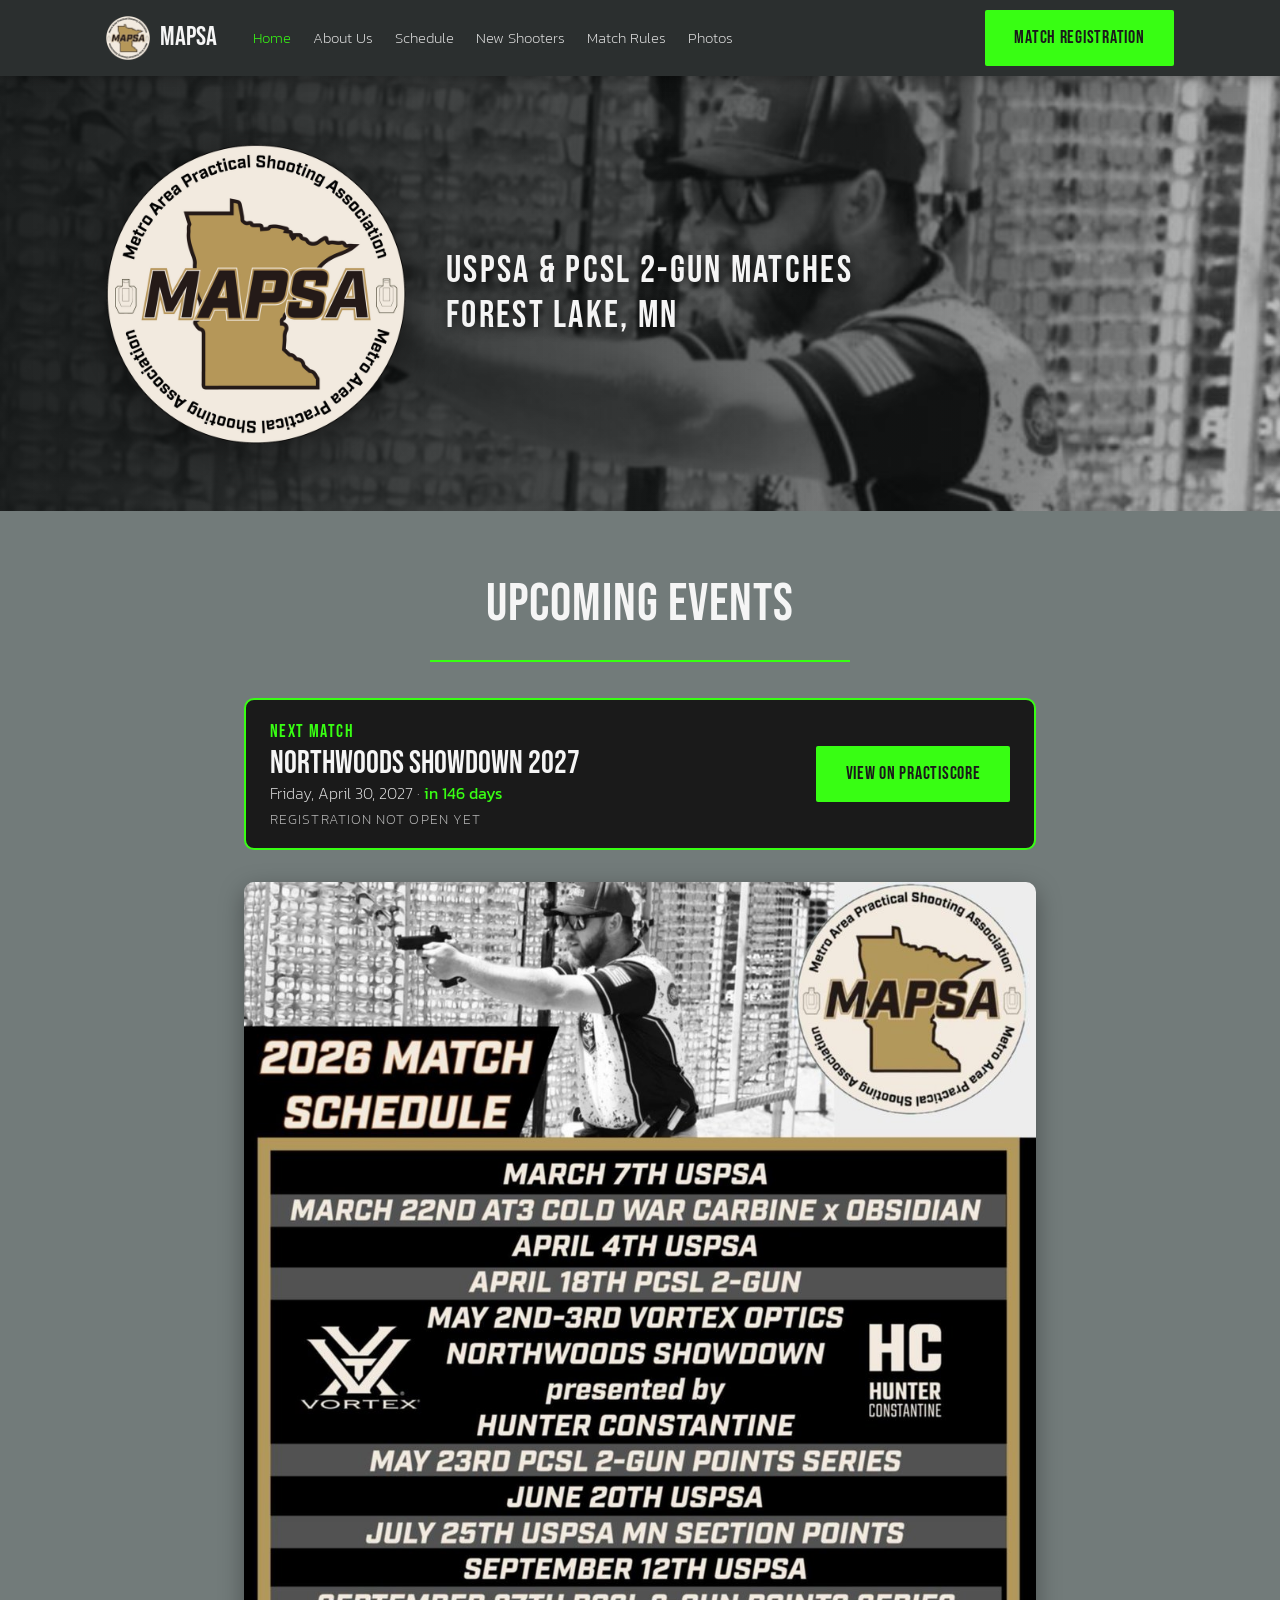
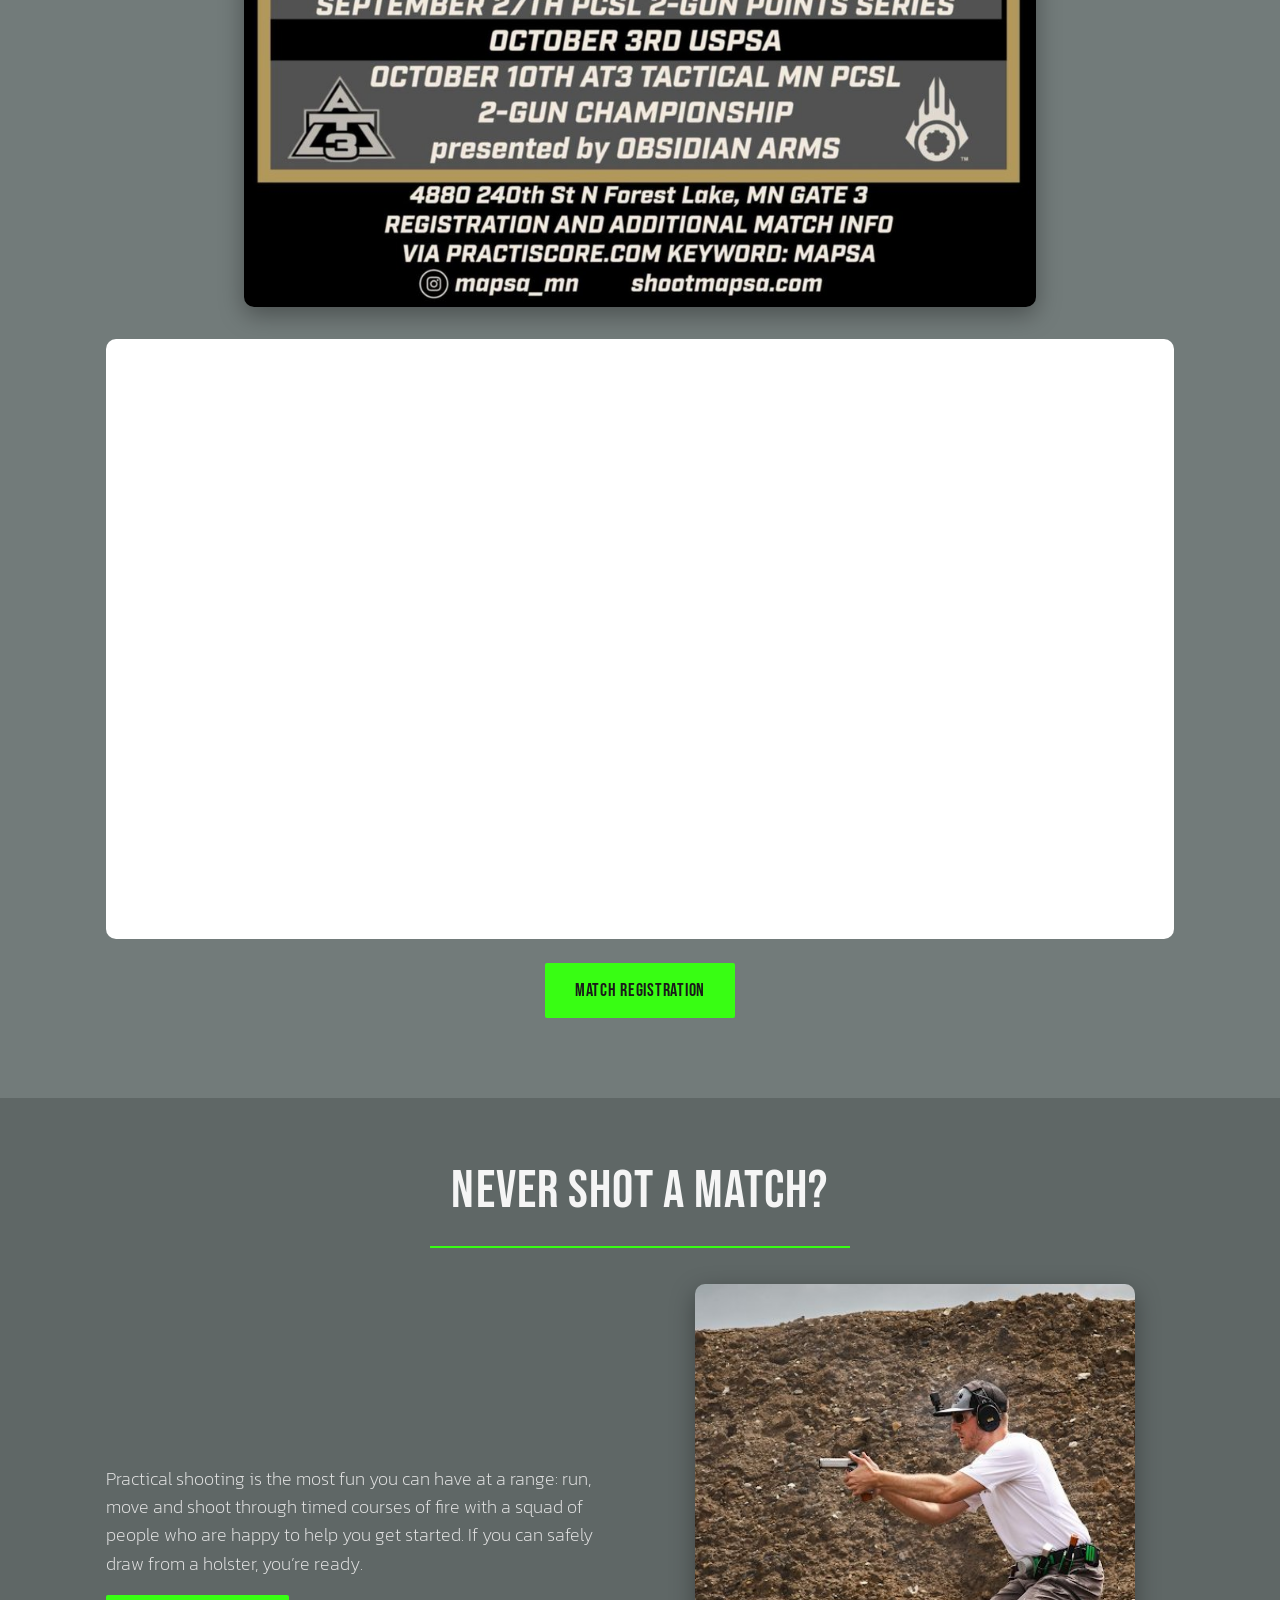
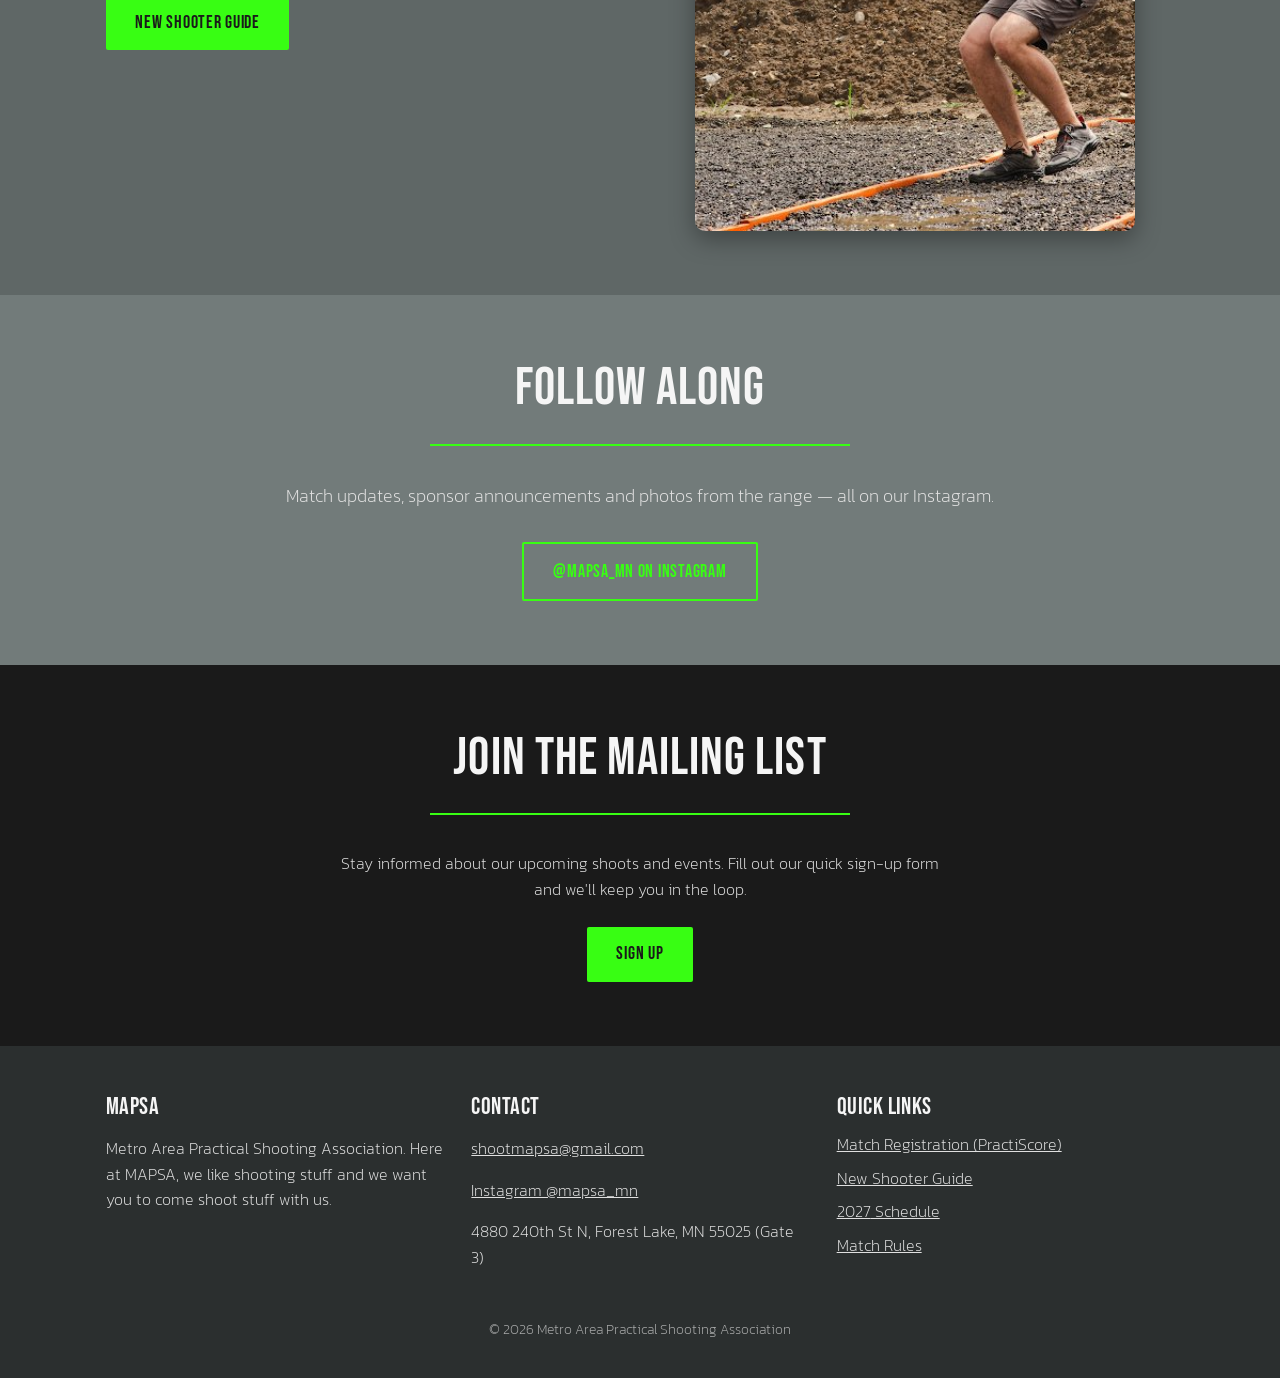
==== index.html @ 915fc480 "Schedule heading shows the year of the next match" ====
<!DOCTYPE html>
<html lang="en">
<head>
<meta charset="utf-8">
<meta name="viewport" content="width=device-width, initial-scale=1">
<title>MAPSA | USPSA & PCSL 2-Gun Matches in Forest Lake, MN</title>
<meta name="description" content="Metro Area Practical Shooting Association hosts USPSA and PCSL 2-Gun practical shooting matches in Forest Lake, MN for the Twin Cities. See the 2027 schedule and register on PractiScore.">
<link rel="canonical" href="https://shootmapsa.com/">
<meta name="theme-color" content="#2b2f2f">
<meta property="og:type" content="website">
<meta property="og:site_name" content="MAPSA">
<meta property="og:title" content="MAPSA | USPSA & PCSL 2-Gun Matches in Forest Lake, MN">
<meta property="og:description" content="Metro Area Practical Shooting Association hosts USPSA and PCSL 2-Gun practical shooting matches in Forest Lake, MN for the Twin Cities. See the 2027 schedule and register on PractiScore.">
<meta property="og:url" content="https://shootmapsa.com/">
<meta property="og:image" content="https://shootmapsa.com/images/og-image.jpg">
<meta name="twitter:card" content="summary_large_image">
<link rel="icon" href="/images/favicon.png">
<link rel="apple-touch-icon" href="/images/favicon.png">
<link rel="preconnect" href="https://fonts.googleapis.com">
<link rel="preconnect" href="https://fonts.gstatic.com" crossorigin>
<link href="https://fonts.googleapis.com/css2?family=Bebas+Neue&family=Kanit:wght@200;400&display=swap" rel="stylesheet">
<link rel="stylesheet" href="/css/style.css?v=202610232037">
<script type="application/ld+json">{"@context": "https://schema.org", "@type": "SportsOrganization", "@id": "https://shootmapsa.com/#org", "name": "Metro Area Practical Shooting Association", "alternateName": "MAPSA", "url": "https://shootmapsa.com/", "logo": "https://shootmapsa.com/images/mapsa-logo.png", "image": "https://shootmapsa.com/images/og-image.jpg", "email": "shootmapsa@gmail.com", "sport": "Practical shooting", "sameAs": ["https://www.instagram.com/mapsa_mn"], "location": {"@type": "Place", "name": "MAPSA Range (Gate 3)", "address": {"@type": "PostalAddress", "streetAddress": "4880 240th St N", "addressLocality": "Forest Lake", "addressRegion": "MN", "postalCode": "55025", "addressCountry": "US"}}, "areaServed": "Minneapolis–Saint Paul, Minnesota"}</script>
</head>
<body>
<a class="skip" href="#main">Skip to content</a>
<header class="site-header">
  <div class="wrap">
    <a class="brand" href="/"><img src="/images/mapsa-logo.png" alt="MAPSA logo" width="44" height="44"><span>MAPSA</span></a>
    <button class="menu-toggle" aria-label="Menu" aria-expanded="false">&#9776;</button>
    <nav class="nav" aria-label="Main">
      <a href="/">Home</a>
      <a href="/about-us/">About Us</a>
      <a href="/schedule/">Schedule</a>
      <a href="/new-shooters/">New Shooters</a>
      <a href="/match-rules/">Match Rules</a>
      <a href="/photos/">Photos</a>
      <a class="btn mobile-only" data-register href="https://practiscore.com/clubs/mapsa_at_flsc" target="_blank" rel="noopener">Match Registration</a>
    </nav>
    <a class="btn header-cta" data-register href="https://practiscore.com/clubs/mapsa_at_flsc" target="_blank" rel="noopener">Match Registration</a>
  </div>
</header>
<div class="hero hero-photo"><img src="/images/mapsa-logo.png" alt="Metro Area Practical Shooting Association logo" width="360" height="360"><h1 class="sr-only">MAPSA &ndash; Metro Area Practical Shooting Association</h1><p class="hero-tag"><span class="nw">USPSA &amp; PCSL 2-Gun Matches</span><br><span class="nw">Forest Lake, MN</span></p></div>
<main id="main">

<section>
  <div class="wrap">
    <h2>Upcoming Events</h2>
    <hr class="rule">
    <div class="next-match" id="next-match" hidden></div>
    <img class="feature-img" src="/images/event.jpg" alt="MAPSA 2026 match schedule flyer: USPSA and PCSL 2-Gun matches in Forest Lake, MN" width="1000" height="1294">
    <iframe class="cal" src="https://calendar.google.com/calendar/embed?height=600&wkst=1&ctz=America%2FChicago&src=Mjg5Mzg4ZDgyNzBmNzRlY2E5NmVjNjM0ZDMzMmM3YTg1YmVhZTZiODMyZWUwNjA1ZmE2ODJlNTAxZmNlN2YzMUBncm91cC5jYWxlbmRhci5nb29nbGUuY29t&src=ZW4udXNhI2hvbGlkYXlAZ3JvdXAudi5jYWxlbmRhci5nb29nbGUuY29t&color=%23b39ddb&color=%230b8043" title="MAPSA events calendar" loading="lazy"></iframe>
    <p class="center"><a class="btn" data-register href="https://practiscore.com/clubs/mapsa_at_flsc" target="_blank" rel="noopener">Match Registration</a></p>
  </div>
</section>
<section class="alt">
  <div class="wrap">
    <h2>Never Shot a Match?</h2>
    <hr class="rule">
    <div class="split">
      <div>
        <p>Practical shooting is the most fun you can have at a range: run, move and shoot through timed courses of fire with a squad of people who are happy to help you get started. If you can safely draw from a holster, you&rsquo;re ready.</p>
        <p><a class="btn" href="/new-shooters/">New Shooter Guide</a></p>
      </div>
      <img src="/images/photo-4.jpg" alt="Competitor shooting a pistol stage at a MAPSA USPSA match" loading="lazy">
    </div>
  </div>
</section>
<section>
  <div class="wrap center">
    <h2>Follow Along</h2>
    <hr class="rule">
    <p class="lead">Match updates, sponsor announcements and photos from the range &mdash; all on our Instagram.</p>
    <a class="btn btn-outline" href="https://www.instagram.com/mapsa_mn" target="_blank" rel="noopener">@mapsa_mn on Instagram</a>
  </div>
</section>
</main>
<section class="signup">
  <div class="wrap">
    <h2>Join the Mailing List</h2>
    <hr class="rule">
    <p>Stay informed about our upcoming shoots and events. Fill out our quick sign-up form and we'll keep you in the loop.</p>
    <a class="btn" data-signup href="https://forms.gle/i1g2Vddg6NpA3Acd6" target="_blank" rel="noopener">Sign Up</a>
  </div>
</section>
<footer class="site-footer">
  <div class="wrap">
    <div class="cols">
      <div>
        <h3>MAPSA</h3>
        <p>Metro Area Practical Shooting Association. Here at MAPSA, we like shooting stuff and we want you to come shoot stuff with us.</p>
      </div>
      <div>
        <h3>Contact</h3>
        <p><a href="mailto:shootmapsa@gmail.com">shootmapsa@gmail.com</a></p>
        <p><a href="https://www.instagram.com/mapsa_mn" target="_blank" rel="noopener">Instagram @mapsa_mn</a></p>
        <p>4880 240th St N, Forest Lake, MN 55025 (Gate 3)</p>
      </div>
      <div>
        <h3>Quick Links</h3>
        <ul class="link-list">
          <li><a data-register href="https://practiscore.com/clubs/mapsa_at_flsc" target="_blank" rel="noopener">Match Registration (PractiScore)</a></li>
          <li><a href="/new-shooters/">New Shooter Guide</a></li>
          <li><a href="/schedule/"><span data-sched-year>2027</span> Schedule</a></li>
          <li><a href="/match-rules/">Match Rules</a></li>
        </ul>
      </div>
    </div>
    <p class="copy">&copy; <span data-year>2026</span> Metro Area Practical Shooting Association</p>
  </div>
</footer>
<div class="lightbox"><img alt=""></div>
<script>window.MAPSA_EVENTS=[{"start": "2026-03-07", "end": "2026-03-07", "name": "USPSA Match"}, {"start": "2026-03-22", "end": "2026-03-22", "name": "AT3 Cold War Carbine x Obsidian"}, {"start": "2026-04-04", "end": "2026-04-04", "name": "USPSA Match"}, {"start": "2026-04-18", "end": "2026-04-18", "name": "PCSL 2-Gun Match"}, {"start": "2026-05-02", "end": "2026-05-03", "name": "Vortex Optics Northwoods Showdown, presented by Hunter Constantine"}, {"start": "2026-05-23", "end": "2026-05-23", "name": "PCSL 2-Gun Points Series"}, {"start": "2026-06-20", "end": "2026-06-20", "name": "USPSA Match"}, {"start": "2026-07-25", "end": "2026-07-25", "name": "USPSA MN Section Points Match"}, {"start": "2026-09-12", "end": "2026-09-12", "name": "USPSA Match"}, {"start": "2026-09-27", "end": "2026-09-27", "name": "PCSL 2-Gun Points Series"}, {"start": "2026-10-03", "end": "2026-10-03", "name": "USPSA Match"}, {"start": "2026-10-10", "end": "2026-10-10", "name": "AT3 Tactical MN PCSL 2-Gun Championship, presented by Obsidian Arms"}];window.MAPSA_PS=[{"name": "Northwoods Showdown 2027", "date": "2027-04-30", "url": "https://practiscore.com/northwoods-showdown-2027/register", "status": "closed", "type": "USPSA level I"}, {"name": "2027 BELT Defensive Circuit (BDC) REGIONAL 2 - Forest Lake MN", "date": "2027-06-03", "url": "https://practiscore.com/2027-belt-defensive-circuit-bdc-regional-2-forest-lake-mn/register", "status": "closed", "type": "PCSL 1-GUN"}];</script>
<script src="/js/site.js?v=202610232037"></script>
</body>
</html>
---- css/style.css ----
:root{
  --bg:#727b7a; --bg-dark:#2b2f2f; --bg-darker:#1a1a1a;
  --text:#e0e0e0; --heading:#f5f5f5; --accent:#38fe13; --accent-ink:#1a1a1a;
  --card:#5f6766; --radius:10px; --max:1100px;
}
*{box-sizing:border-box}
html{scroll-behavior:smooth}
body{margin:0;background:var(--bg);color:var(--text);font-family:"Kanit",system-ui,sans-serif;font-weight:200;font-size:16px;line-height:1.6}
a{color:var(--accent)}
img{max-width:100%;height:auto;display:block}
h1,h2,h3{font-family:"Bebas Neue",Impact,sans-serif;font-weight:400;color:var(--heading);letter-spacing:.02em;line-height:1.1;margin:0 0 .5em}
h2{font-size:clamp(2.2rem,5vw,3.3rem);text-align:center}
h3{font-size:1.8rem}
.wrap{max-width:var(--max);margin:0 auto;padding:0 16px}

/* Header */
.site-header{background:var(--bg-dark);position:sticky;top:0;z-index:50;box-shadow:0 2px 12px rgba(0,0,0,.3)}
.site-header .wrap{display:flex;align-items:center;gap:24px;min-height:76px}
.brand{display:flex;align-items:center;gap:10px;text-decoration:none;color:var(--heading)}
.brand img{width:44px;height:44px}
.brand span{font-family:"Bebas Neue",sans-serif;font-size:1.7rem}
.nav{display:flex;gap:22px;margin-left:12px}
.nav a{color:var(--text);text-decoration:none;font-size:.95rem}
.nav a:hover,.nav a[aria-current=page]{color:var(--accent)}
.btn{display:inline-block;background:var(--accent);color:var(--accent-ink);font-family:"Bebas Neue",sans-serif;font-size:1.15rem;letter-spacing:.04em;padding:.7em 1.6em;text-decoration:none;border:0;border-radius:2px;cursor:pointer;transition:transform .15s,filter .15s}
.btn:hover{filter:brightness(.9);transform:translateY(-1px)}
.btn-outline{background:transparent;color:var(--accent);border:2px solid var(--accent)}
.header-cta{margin-left:auto}
.menu-toggle{display:none;margin-left:auto;background:none;border:0;color:var(--heading);font-size:1.8rem;cursor:pointer}

/* Hero */
.hero{background:#222 center/cover no-repeat;background-image:radial-gradient(ellipse at center,rgba(56,254,19,.12),transparent 60%),linear-gradient(180deg,#1f2323,#3a4140);padding:48px 16px;display:flex;justify-content:center}
.hero img{width:min(360px,70vw);filter:drop-shadow(0 8px 24px rgba(0,0,0,.5))}
.page-hero{--hero:url("../images/hero-shooter.jpg");--pos:60% 30%;
  background:linear-gradient(180deg,rgba(15,18,18,.55),rgba(15,18,18,.75)),var(--hero) var(--pos)/cover no-repeat,var(--bg-dark);
  min-height:clamp(220px,26vw,360px);display:flex;flex-direction:column;justify-content:center;align-items:center;padding:48px 16px;text-align:center}
.page-hero h1{text-shadow:0 2px 16px rgba(0,0,0,.6)}
.page-hero h1{font-size:clamp(2.6rem,7vw,4.5rem);margin:0}

/* Sections */
section{padding:64px 0}
.rule{width:min(420px,70%);height:2px;background:var(--accent);margin:0 auto 36px;border:0}
.lead{text-align:center;max-width:720px;margin:0 auto 32px;font-size:1.1rem}
.center{text-align:center}
.alt{background:var(--card)}
.cal{width:100%;height:600px;border:0;border-radius:var(--radius);background:#fff}
.feature-img{border-radius:var(--radius);margin:32px auto;max-width:min(792px,100%);box-shadow:0 8px 24px rgba(0,0,0,.35)}
.grid{display:grid;gap:22px;grid-template-columns:repeat(auto-fit,minmax(230px,1fr))}
.card{background:var(--bg-dark);border-radius:var(--radius);padding:24px}
.card h3{margin-bottom:.2em}
.card .role{color:var(--accent);font-weight:400;margin:0 0 .6em}
.link-list{list-style:none;padding:0;margin:0}
.link-list li{margin:.5em 0}
.event{background:var(--bg-dark);border-left:4px solid var(--accent);border-radius:var(--radius);padding:20px 24px;margin:18px 0}
.event h3{margin:0 0 .2em}
.gallery{columns:3 260px;column-gap:14px}
.gallery img{width:100%;height:auto;border-radius:var(--radius);margin:0 0 14px;break-inside:avoid;cursor:zoom-in;box-shadow:0 6px 18px rgba(0,0,0,.3);transition:transform .2s}
.gallery img:hover{transform:scale(1.015)}
.lightbox{position:fixed;inset:0;background:rgba(0,0,0,.9);display:none;align-items:center;justify-content:center;z-index:100;padding:16px}
.lightbox.open{display:flex}
.lightbox img{max-height:90vh;width:auto}

/* Signup */
.signup{background:var(--bg-darker);text-align:center}
.signup p{max-width:600px;margin:0 auto 24px}

/* Footer */
.site-footer{background:var(--bg-dark);padding:48px 0 24px}
.site-footer .cols{display:grid;gap:28px;grid-template-columns:repeat(auto-fit,minmax(220px,1fr))}
.site-footer h3{font-size:1.5rem}
.site-footer .copy{text-align:center;font-size:.85rem;opacity:.7;margin-top:32px}
.site-footer a{color:var(--text)}
.site-footer a:hover{color:var(--accent)}

@media (max-width:820px){
  .menu-toggle{display:block}
  .header-cta{display:none}
  .nav{display:none;position:absolute;top:76px;left:0;right:0;flex-direction:column;background:var(--bg-dark);padding:12px 16px 20px;margin:0;gap:14px}
  .nav.open{display:flex}
  .nav .btn{align-self:flex-start}
}
@media (min-width:821px){.nav .mobile-only{display:none}}

/* ---- v2 additions ---- */
.sr-only{position:absolute;width:1px;height:1px;overflow:hidden;clip:rect(0 0 0 0);white-space:nowrap}
.skip{position:absolute;left:-999px;top:8px;background:var(--accent);color:var(--accent-ink);padding:8px 14px;z-index:99}
.skip:focus{left:8px}
.hero{flex-direction:column;align-items:center;text-align:center}
.hero-tag{font-family:"Bebas Neue",sans-serif;font-size:clamp(1.3rem,3.5vw,1.9rem);letter-spacing:.06em;color:var(--heading);margin:18px 0 0}
.page-hero p{margin:.4em 0 0;font-size:1.15rem}
.narrow{max-width:820px}

/* Next match banner */
.next-match{display:flex;flex-wrap:wrap;align-items:center;gap:14px 24px;justify-content:space-between;background:var(--bg-darker);border:2px solid var(--accent);border-radius:var(--radius);padding:18px 24px;margin:0 auto 8px;max-width:792px}
.next-match .label{font-family:"Bebas Neue",sans-serif;color:var(--accent);letter-spacing:.08em;font-size:1.1rem;display:block}
.next-match .name{font-family:"Bebas Neue",sans-serif;color:var(--heading);font-size:clamp(1.5rem,3.5vw,2rem);line-height:1.1;display:block}
.next-match .when{display:block}
.next-match .count{color:var(--accent);font-weight:400}
.next-match .status{display:block;font-size:.85rem;text-transform:uppercase;letter-spacing:.08em;opacity:.8;margin-top:2px}

/* Event list */
.events{list-style:none;padding:0;margin:40px auto 32px;max-width:792px}
.events .event{display:grid;grid-template-columns:auto 1fr;gap:4px 16px;align-items:center;margin:12px 0}
.events time{font-weight:400;color:var(--heading)}
.events .tag{justify-self:start;font-size:.8rem;text-transform:uppercase;letter-spacing:.08em;background:rgba(56,254,19,.15);color:var(--accent);padding:2px 10px;border-radius:99px}
.events h3{grid-column:1/-1;margin:0;font-size:1.5rem}
.events .event.past{opacity:.45;border-left-color:#888}
.events .event.past .tag{color:#bbb;background:rgba(255,255,255,.08)}
.events .event.next{box-shadow:0 0 0 2px var(--accent)}
.ps-events .event .btn{grid-column:1/-1;justify-self:start;padding:6px 16px;font-size:.95rem}
.ps-events .status{font-size:.8rem;text-transform:uppercase;letter-spacing:.08em;opacity:.75}
.ps-wrap h3.sub{text-align:center;margin:40px 0 0}

/* Map */
.map{width:100%;height:420px;border:0;border-radius:var(--radius);display:block;margin-bottom:24px}

/* Home split */
.split{display:grid;gap:32px;grid-template-columns:1fr 1fr;align-items:center}
.split img{border-radius:var(--radius);box-shadow:0 8px 24px rgba(0,0,0,.35)}
.split p{font-size:1.1rem}
@media (max-width:820px){.split{grid-template-columns:1fr}}

/* New shooter steps + FAQ */
.steps{list-style:none;counter-reset:s;padding:0;margin:0;display:grid;gap:22px;grid-template-columns:repeat(auto-fit,minmax(220px,1fr))}
.steps li{counter-increment:s;background:var(--bg-dark);border-radius:var(--radius);padding:24px;position:relative}
.steps li::before{content:counter(s);font-family:"Bebas Neue",sans-serif;font-size:3rem;color:var(--accent);line-height:1;display:block;margin-bottom:8px}
.steps p{margin:0}
.faq{background:var(--bg-dark);border-radius:var(--radius);margin:12px 0;padding:0 22px}
.faq summary{cursor:pointer;padding:18px 0;font-family:"Bebas Neue",sans-serif;font-size:1.5rem;color:var(--heading);list-style:none;display:flex;justify-content:space-between;gap:12px}
.faq summary::-webkit-details-marker{display:none}
.faq summary::after{content:"+";color:var(--accent)}
.faq[open] summary::after{content:"\2013"}
.faq div{padding:0 0 18px}
.faq ul{margin:.4em 0;padding-left:1.2em}

/* Home hero with action photo */
.hero-photo{background:linear-gradient(90deg,rgba(15,18,18,.92) 0%,rgba(15,18,18,.75) 45%,rgba(15,18,18,.25) 100%),url("../images/hero-shooter.jpg") 70% 30%/cover no-repeat,#1f2323;
  flex-direction:row;justify-content:flex-start;align-items:center;gap:40px;padding:56px max(16px,calc((100vw - 1100px)/2 + 16px));min-height:clamp(340px,34vw,480px);text-align:left}
.hero-photo img{width:min(300px,34vw)}
.hero-photo .hero-tag{max-width:420px;font-size:clamp(1.6rem,3vw,2.4rem);line-height:1.15;margin:0;text-shadow:0 2px 12px rgba(0,0,0,.7)}
@media (max-width:640px){
  .hero-photo{flex-direction:column;justify-content:center;text-align:center;gap:18px;padding:40px 16px;
    background:linear-gradient(180deg,rgba(15,18,18,.55),rgba(15,18,18,.85)),url("../images/hero-shooter.jpg") 62% 30%/cover no-repeat,#1f2323}
  .hero-photo img{width:min(240px,62vw)}
}
/* Don't upscale small source photos */
.split img{max-width:440px;justify-self:center;width:100%}
@media (min-width:641px){.nw{white-space:nowrap}}
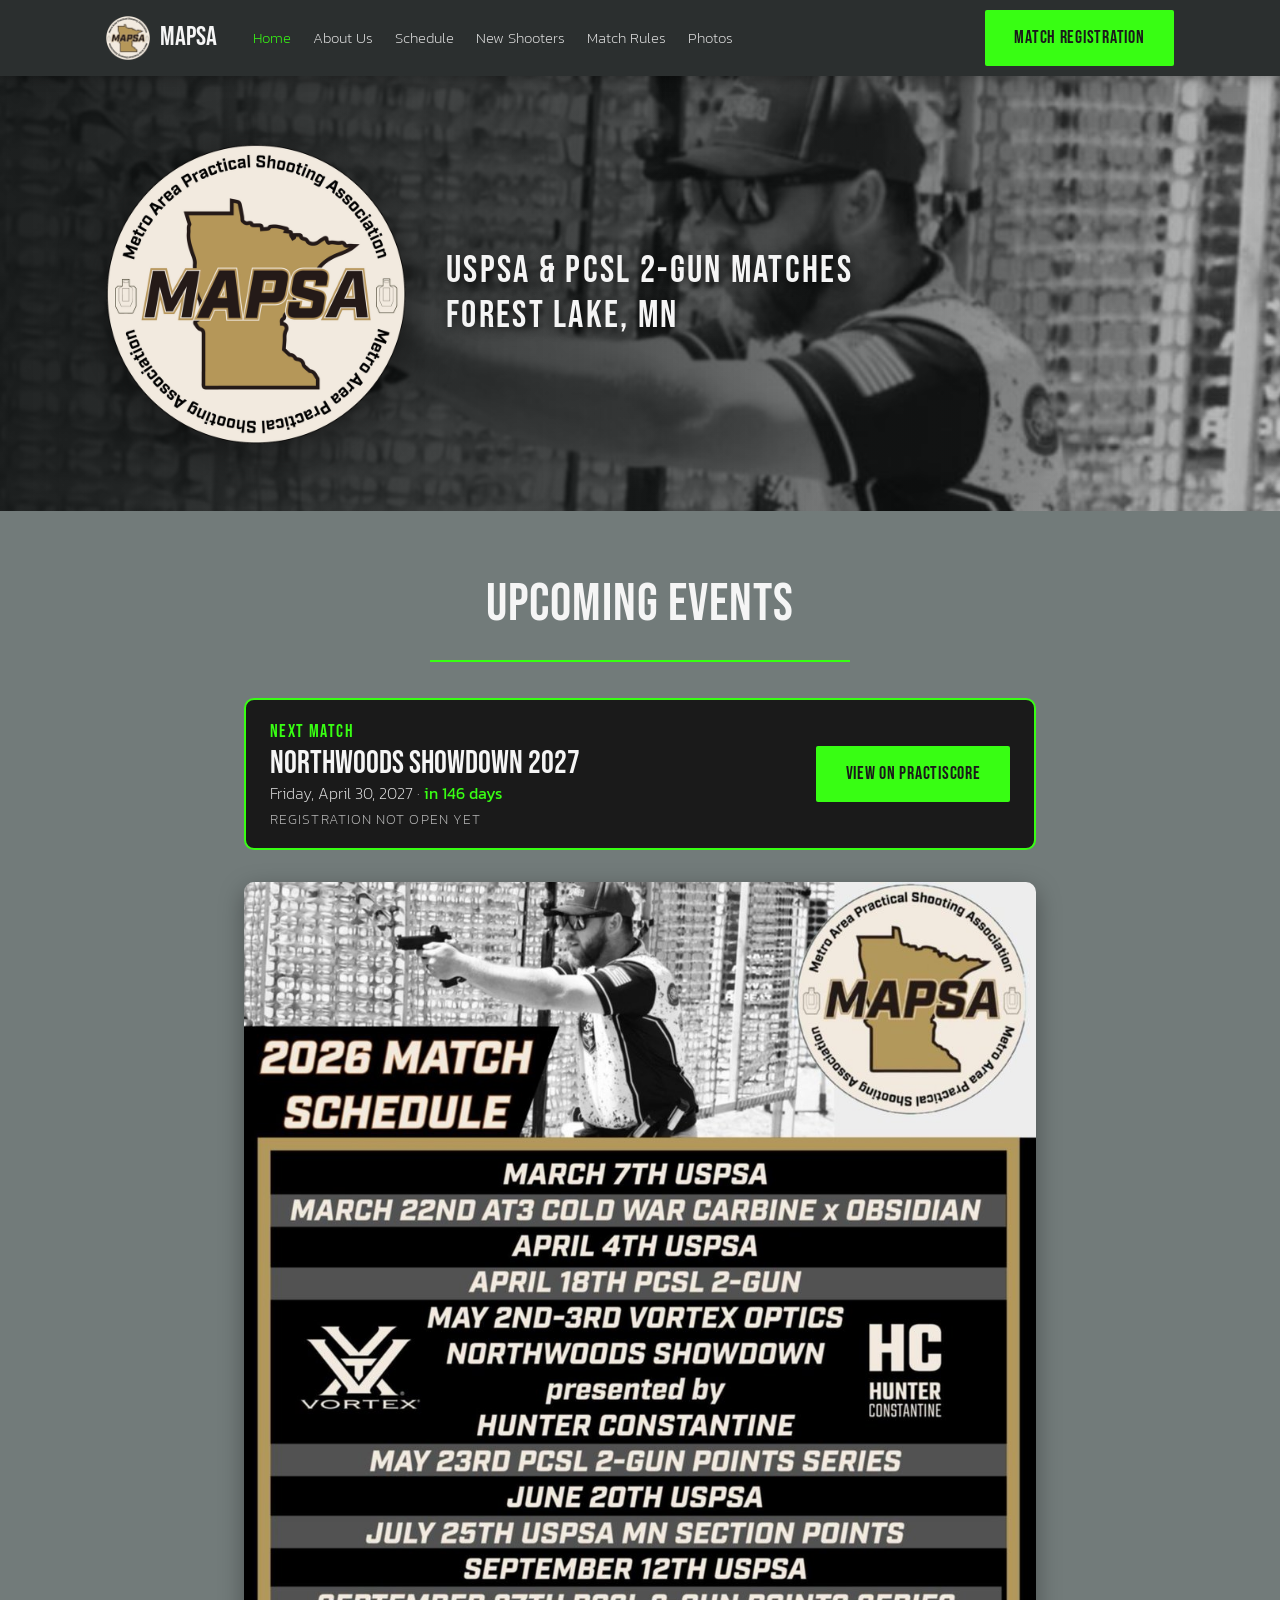
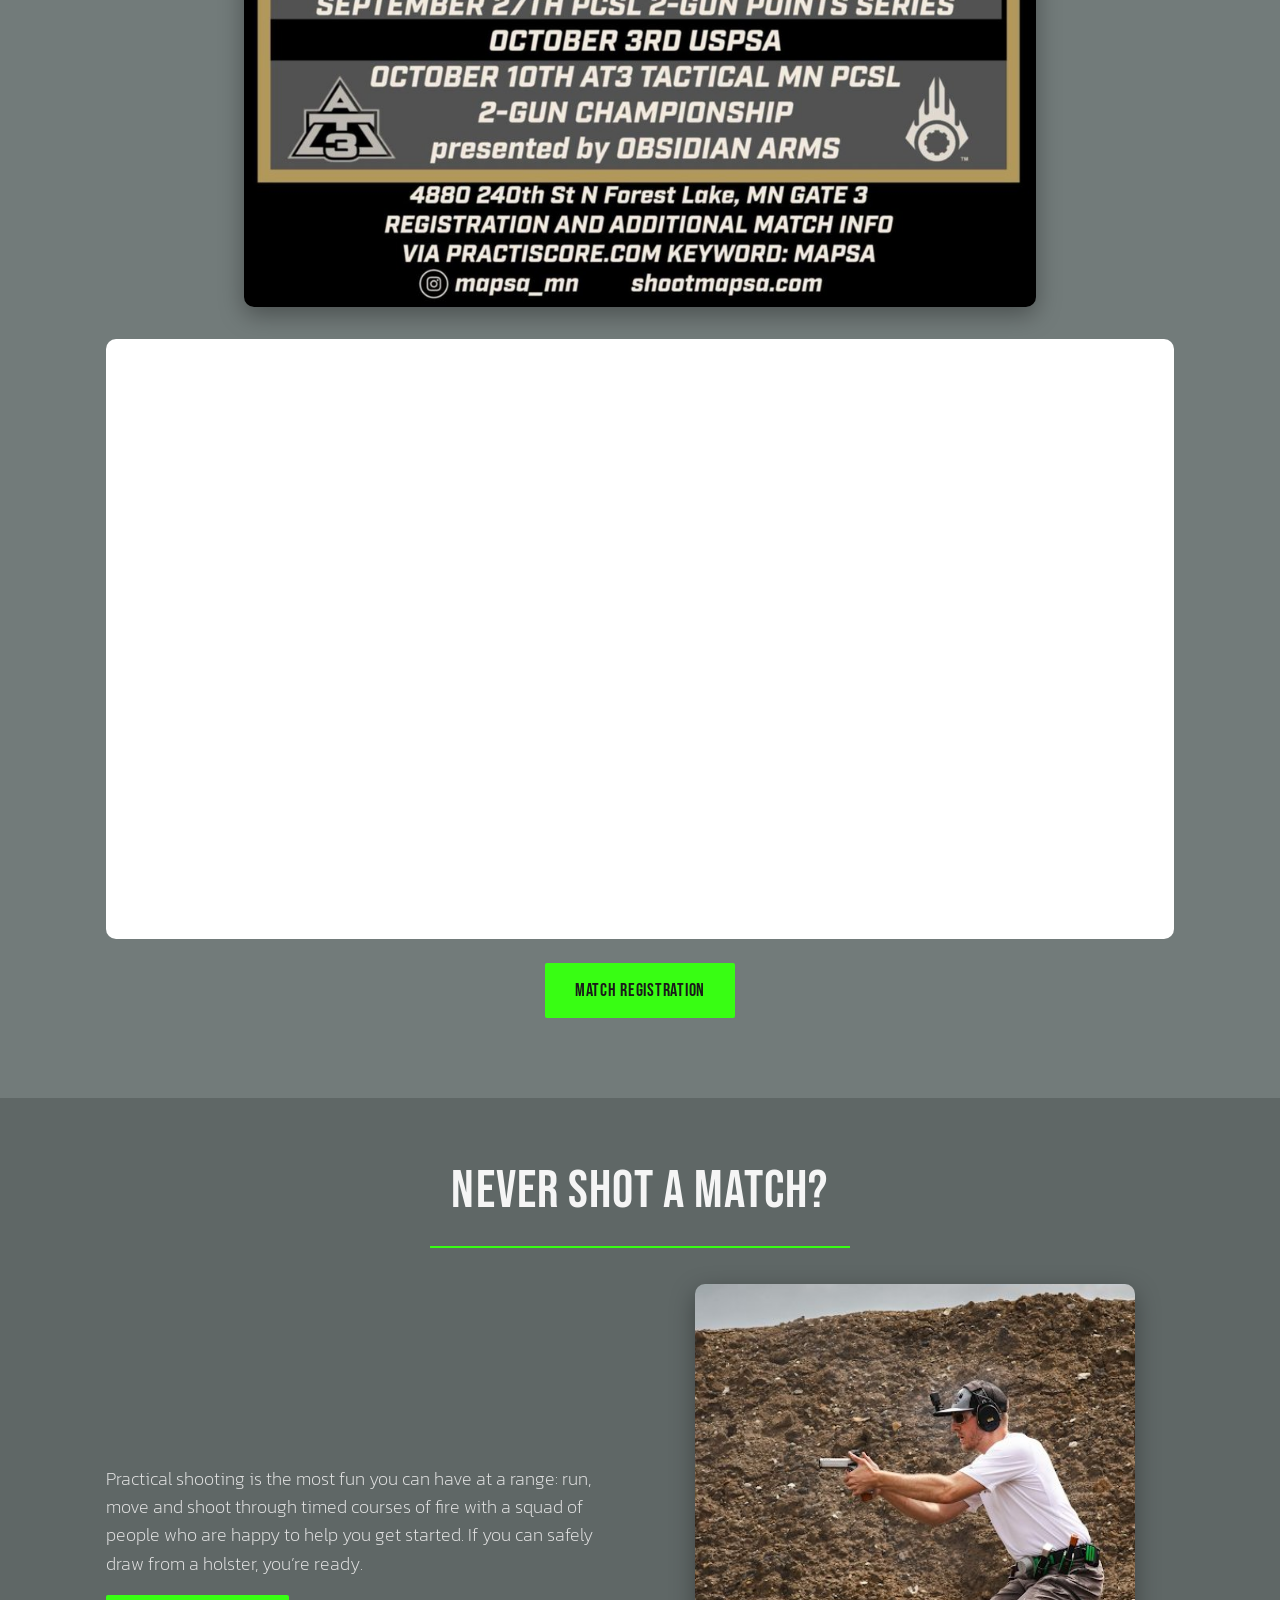
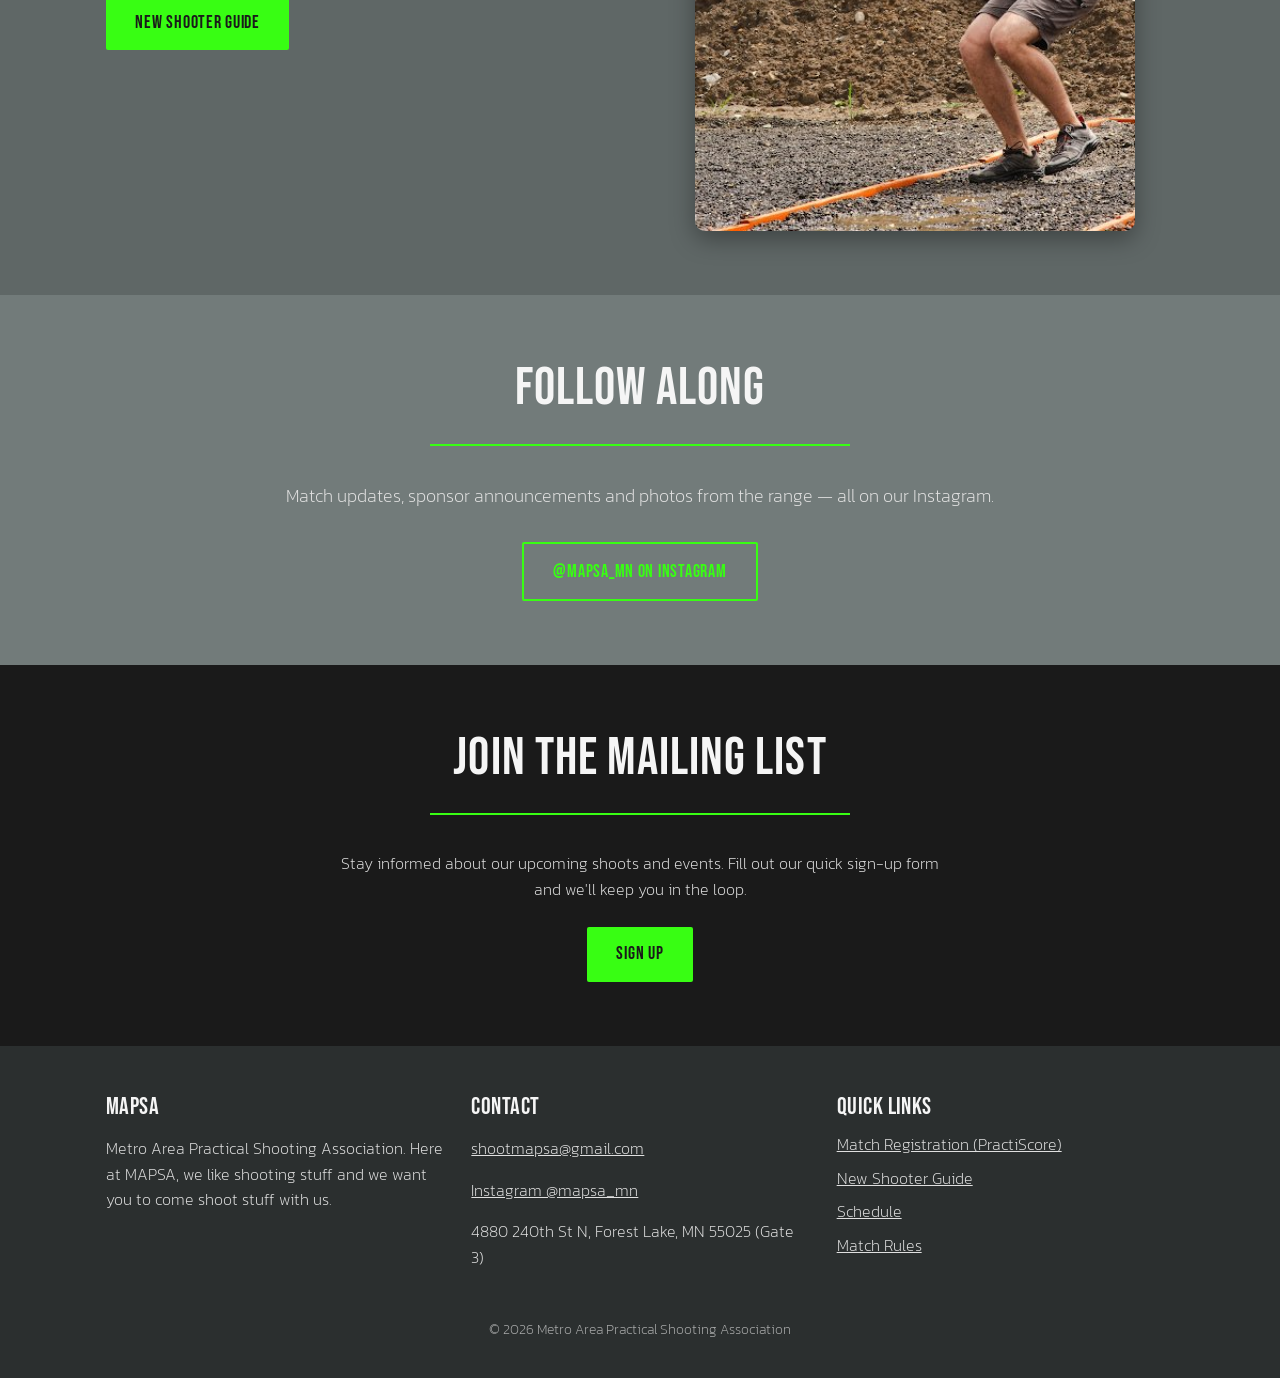
==== commit d2edcc3c: "k" ====
--- a/index.html
+++ b/index.html
@@ -4,13 +4,13 @@
 <meta charset="utf-8">
 <meta name="viewport" content="width=device-width, initial-scale=1">
 <title>MAPSA | USPSA & PCSL 2-Gun Matches in Forest Lake, MN</title>
-<meta name="description" content="Metro Area Practical Shooting Association hosts USPSA and PCSL 2-Gun practical shooting matches in Forest Lake, MN for the Twin Cities. See the 2027 schedule and register on PractiScore.">
+<meta name="description" content="Metro Area Practical Shooting Association hosts USPSA and PCSL 2-Gun practical shooting matches in Forest Lake, MN for the Twin Cities. See the match schedule and register on PractiScore.">
 <link rel="canonical" href="https://shootmapsa.com/">
 <meta name="theme-color" content="#2b2f2f">
 <meta property="og:type" content="website">
 <meta property="og:site_name" content="MAPSA">
 <meta property="og:title" content="MAPSA | USPSA & PCSL 2-Gun Matches in Forest Lake, MN">
-<meta property="og:description" content="Metro Area Practical Shooting Association hosts USPSA and PCSL 2-Gun practical shooting matches in Forest Lake, MN for the Twin Cities. See the 2027 schedule and register on PractiScore.">
+<meta property="og:description" content="Metro Area Practical Shooting Association hosts USPSA and PCSL 2-Gun practical shooting matches in Forest Lake, MN for the Twin Cities. See the match schedule and register on PractiScore.">
 <meta property="og:url" content="https://shootmapsa.com/">
 <meta property="og:image" content="https://shootmapsa.com/images/og-image.jpg">
 <meta name="twitter:card" content="summary_large_image">
@@ -19,7 +19,7 @@
 <link rel="preconnect" href="https://fonts.googleapis.com">
 <link rel="preconnect" href="https://fonts.gstatic.com" crossorigin>
 <link href="https://fonts.googleapis.com/css2?family=Bebas+Neue&family=Kanit:wght@200;400&display=swap" rel="stylesheet">
-<link rel="stylesheet" href="/css/style.css?v=202610232037">
+<link rel="stylesheet" href="/css/style.css?v=202610232039">
 <script type="application/ld+json">{"@context": "https://schema.org", "@type": "SportsOrganization", "@id": "https://shootmapsa.com/#org", "name": "Metro Area Practical Shooting Association", "alternateName": "MAPSA", "url": "https://shootmapsa.com/", "logo": "https://shootmapsa.com/images/mapsa-logo.png", "image": "https://shootmapsa.com/images/og-image.jpg", "email": "shootmapsa@gmail.com", "sport": "Practical shooting", "sameAs": ["https://www.instagram.com/mapsa_mn"], "location": {"@type": "Place", "name": "MAPSA Range (Gate 3)", "address": {"@type": "PostalAddress", "streetAddress": "4880 240th St N", "addressLocality": "Forest Lake", "addressRegion": "MN", "postalCode": "55025", "addressCountry": "US"}}, "areaServed": "Minneapolis–Saint Paul, Minnesota"}</script>
 </head>
 <body>
@@ -101,7 +101,7 @@
         <ul class="link-list">
           <li><a data-register href="https://practiscore.com/clubs/mapsa_at_flsc" target="_blank" rel="noopener">Match Registration (PractiScore)</a></li>
           <li><a href="/new-shooters/">New Shooter Guide</a></li>
-          <li><a href="/schedule/"><span data-sched-year>2027</span> Schedule</a></li>
+          <li><a href="/schedule/">Schedule</a></li>
           <li><a href="/match-rules/">Match Rules</a></li>
         </ul>
       </div>
@@ -111,6 +111,6 @@
 </footer>
 <div class="lightbox"><img alt=""></div>
 <script>window.MAPSA_EVENTS=[{"start": "2026-03-07", "end": "2026-03-07", "name": "USPSA Match"}, {"start": "2026-03-22", "end": "2026-03-22", "name": "AT3 Cold War Carbine x Obsidian"}, {"start": "2026-04-04", "end": "2026-04-04", "name": "USPSA Match"}, {"start": "2026-04-18", "end": "2026-04-18", "name": "PCSL 2-Gun Match"}, {"start": "2026-05-02", "end": "2026-05-03", "name": "Vortex Optics Northwoods Showdown, presented by Hunter Constantine"}, {"start": "2026-05-23", "end": "2026-05-23", "name": "PCSL 2-Gun Points Series"}, {"start": "2026-06-20", "end": "2026-06-20", "name": "USPSA Match"}, {"start": "2026-07-25", "end": "2026-07-25", "name": "USPSA MN Section Points Match"}, {"start": "2026-09-12", "end": "2026-09-12", "name": "USPSA Match"}, {"start": "2026-09-27", "end": "2026-09-27", "name": "PCSL 2-Gun Points Series"}, {"start": "2026-10-03", "end": "2026-10-03", "name": "USPSA Match"}, {"start": "2026-10-10", "end": "2026-10-10", "name": "AT3 Tactical MN PCSL 2-Gun Championship, presented by Obsidian Arms"}];window.MAPSA_PS=[{"name": "Northwoods Showdown 2027", "date": "2027-04-30", "url": "https://practiscore.com/northwoods-showdown-2027/register", "status": "closed", "type": "USPSA level I"}, {"name": "2027 BELT Defensive Circuit (BDC) REGIONAL 2 - Forest Lake MN", "date": "2027-06-03", "url": "https://practiscore.com/2027-belt-defensive-circuit-bdc-regional-2-forest-lake-mn/register", "status": "closed", "type": "PCSL 1-GUN"}];</script>
-<script src="/js/site.js?v=202610232037"></script>
+<script src="/js/site.js?v=202610232039"></script>
 </body>
 </html>
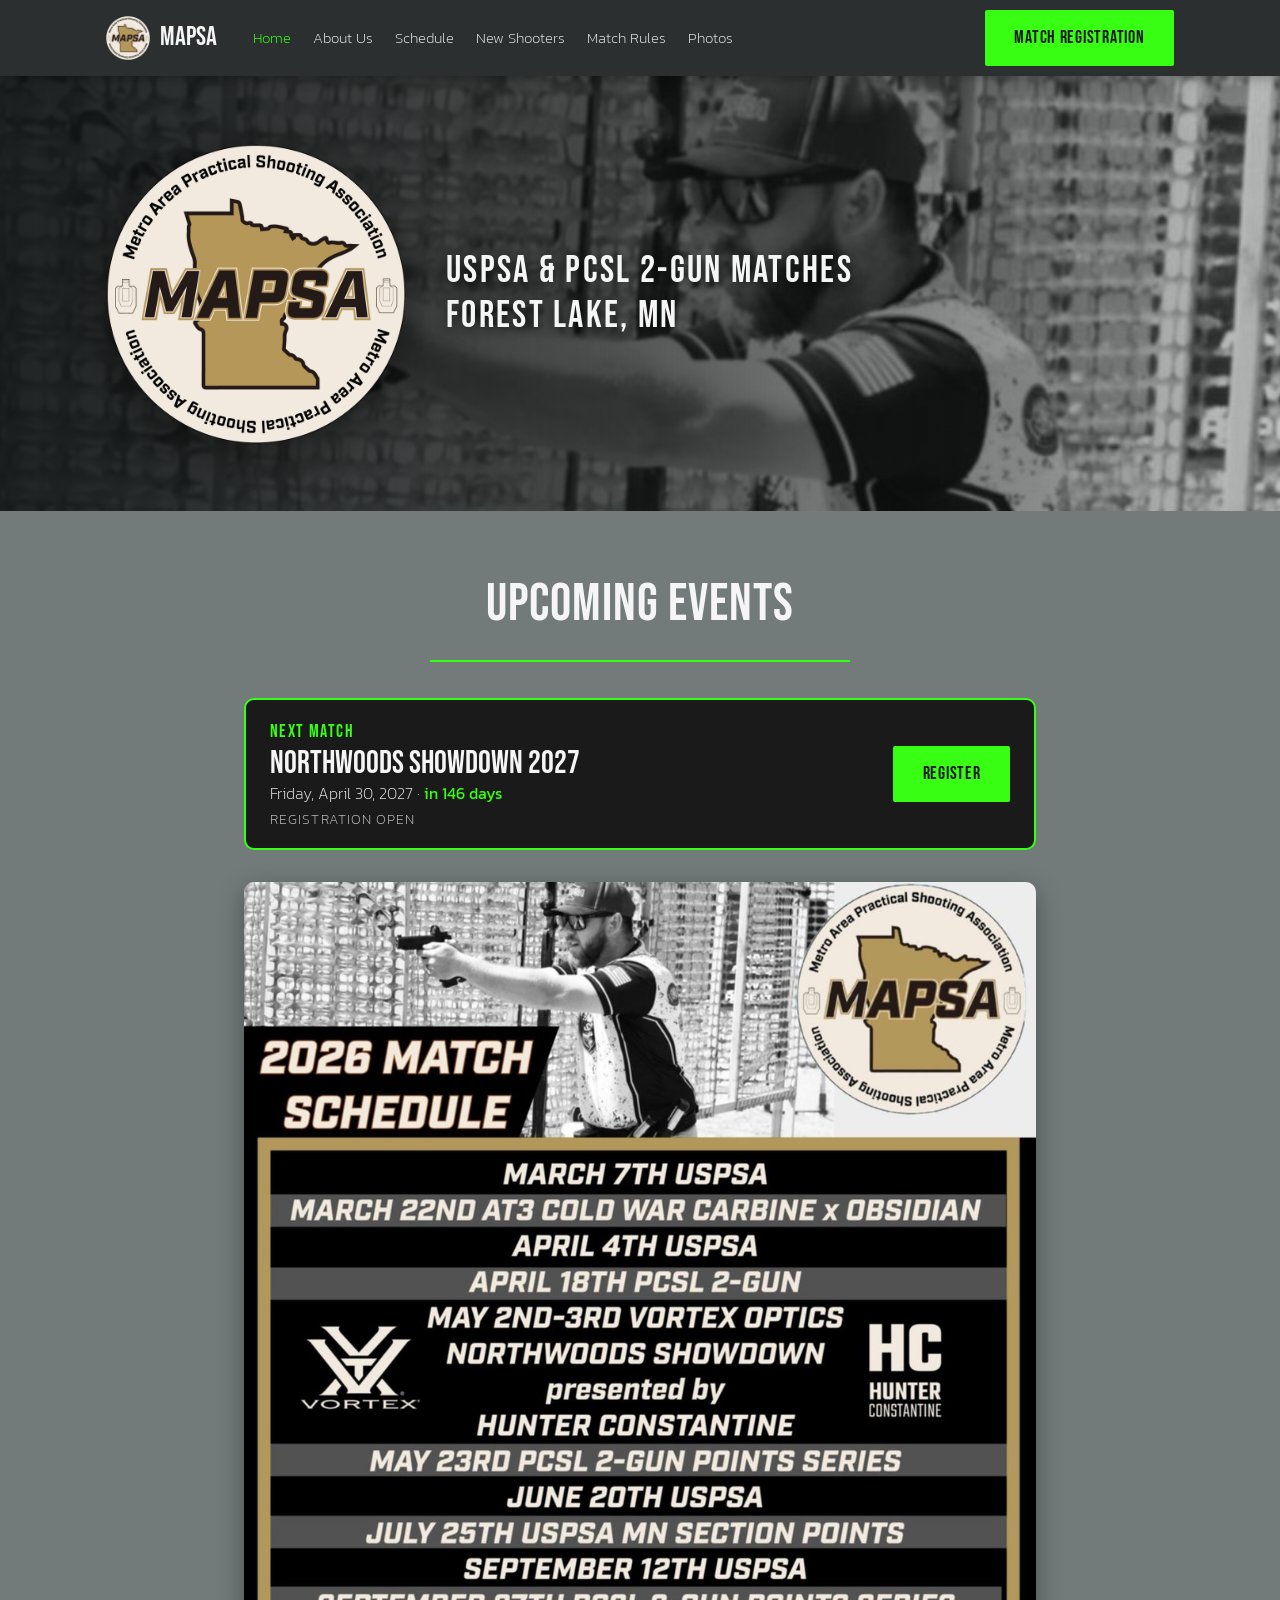
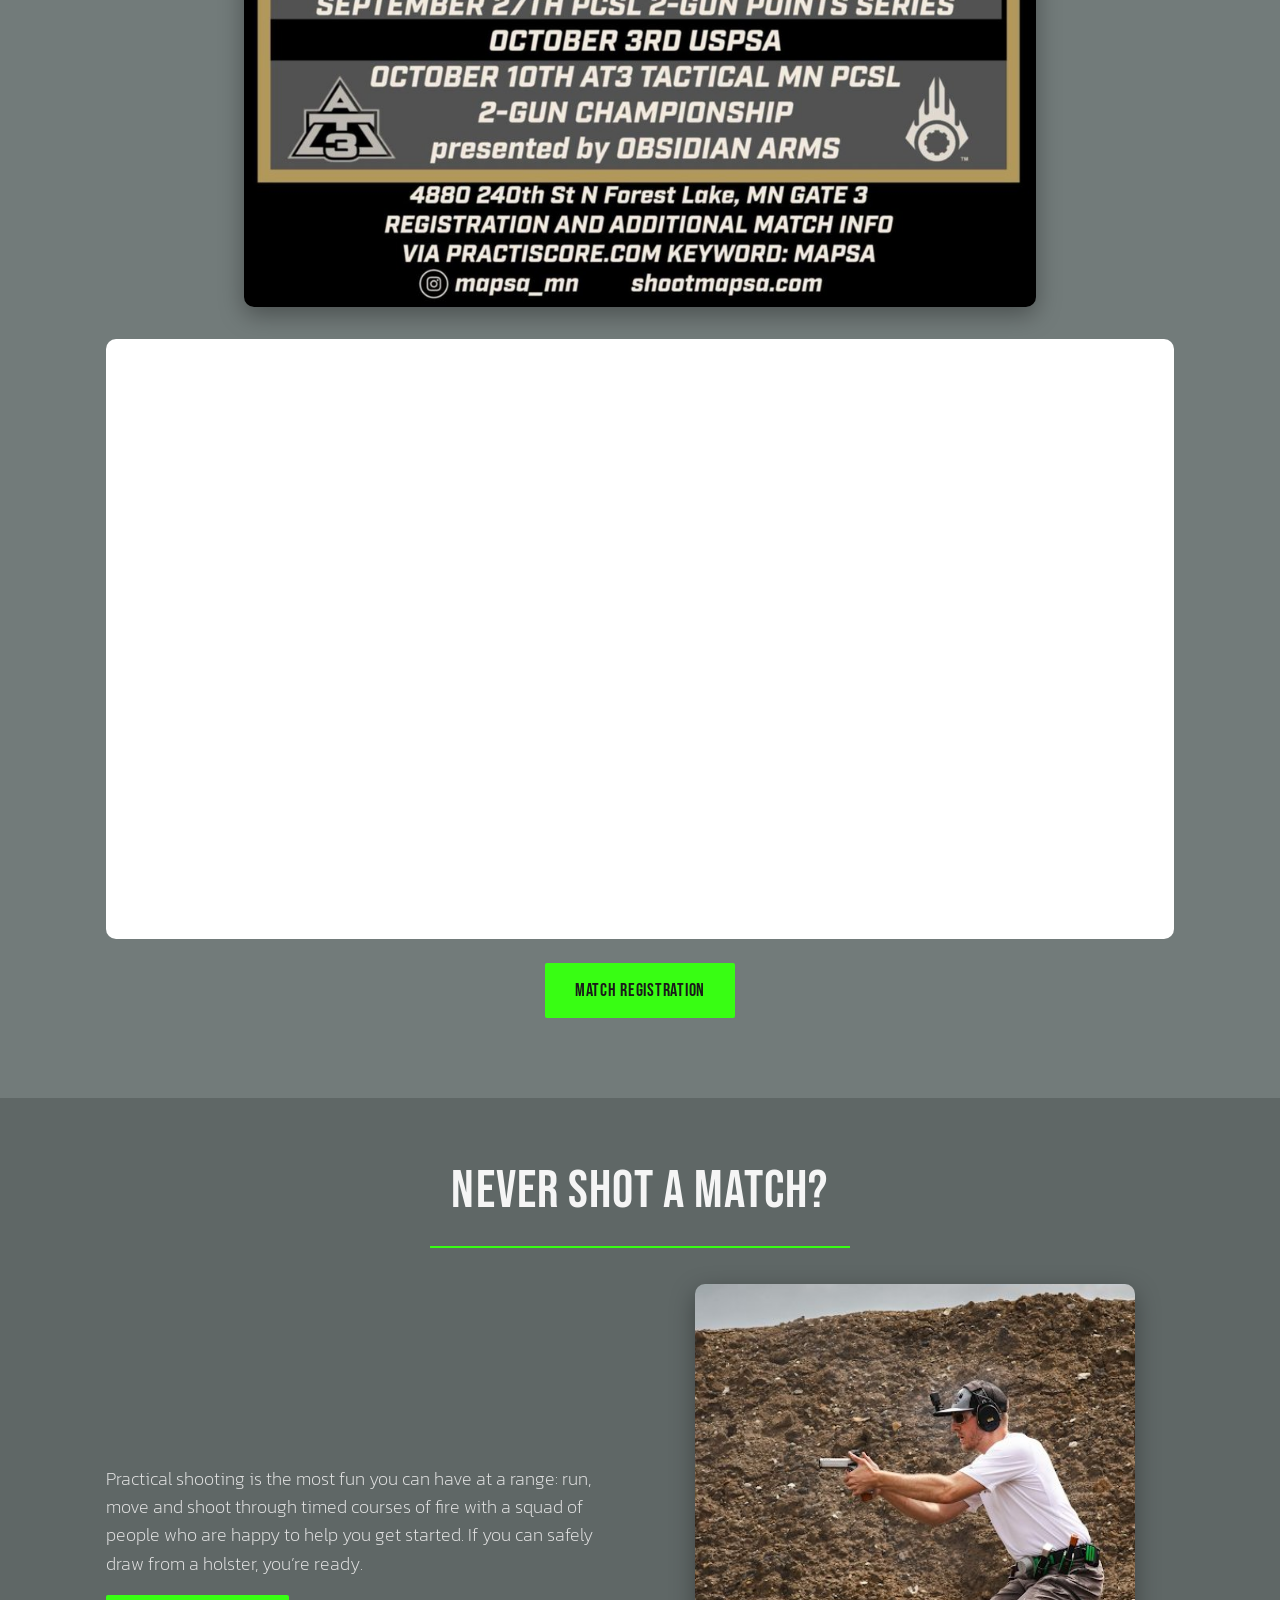
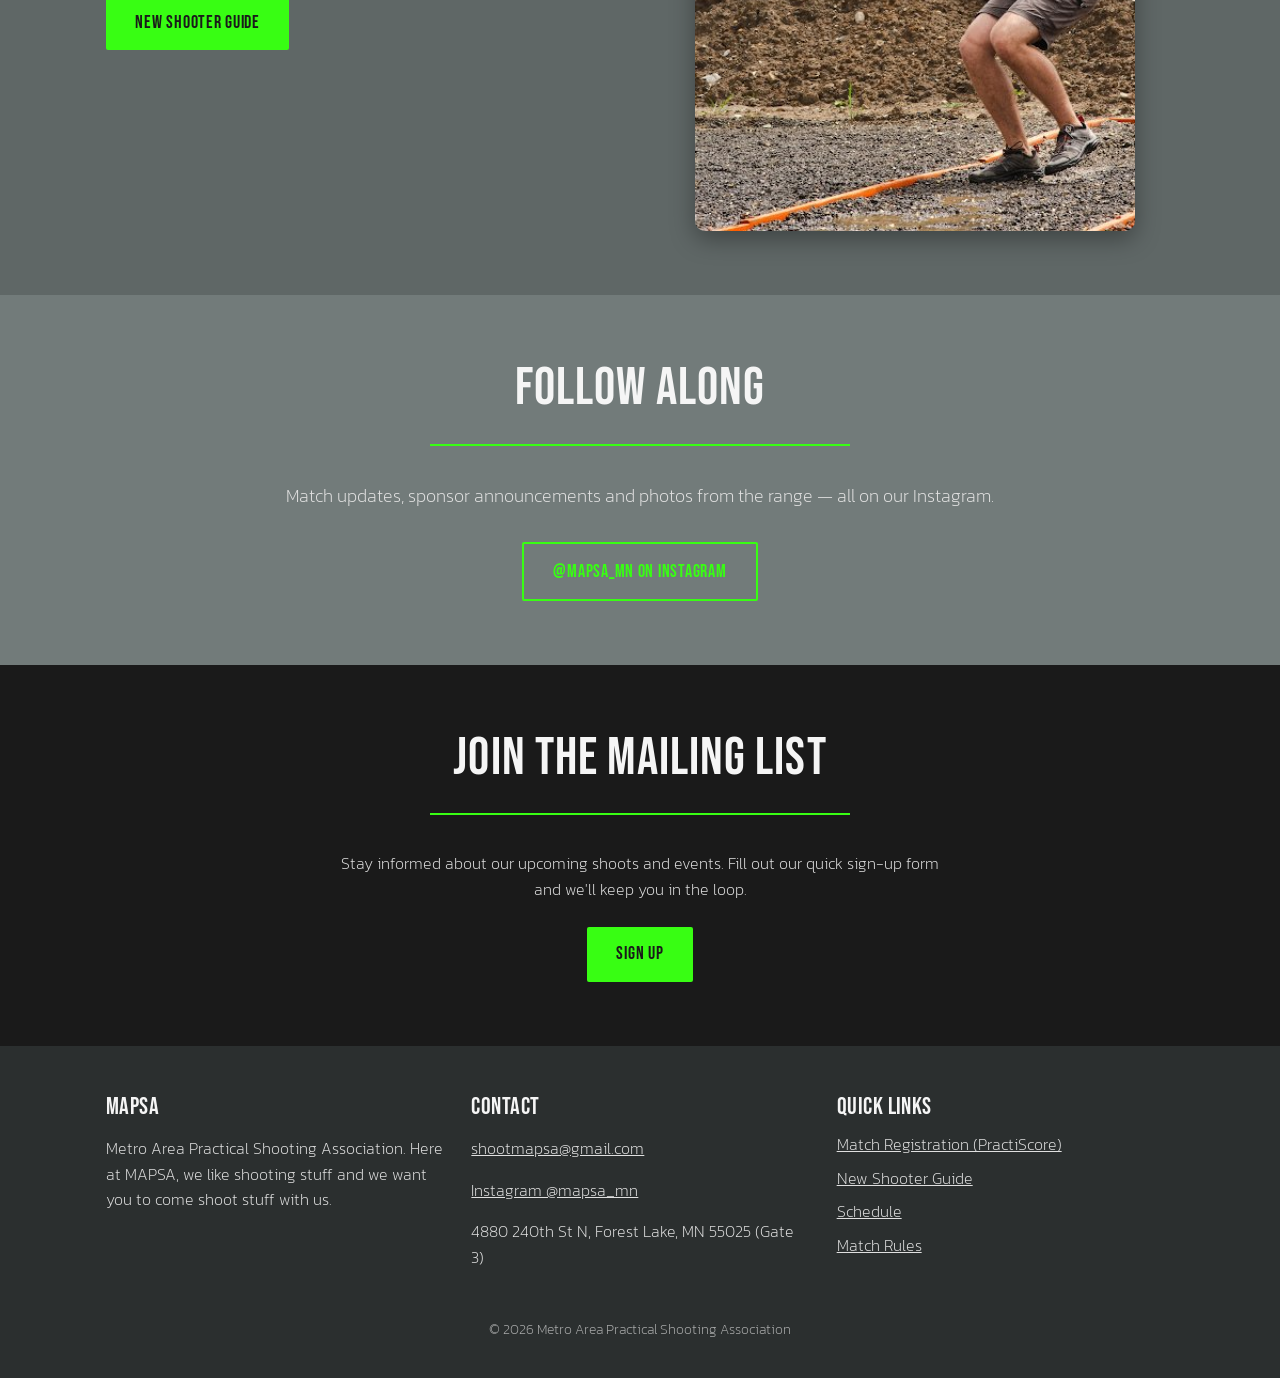
==== commit f2c760f7: "Update matches from PractiScore" ====
--- a/index.html
+++ b/index.html
@@ -19,7 +19,7 @@
 <link rel="preconnect" href="https://fonts.googleapis.com">
 <link rel="preconnect" href="https://fonts.gstatic.com" crossorigin>
 <link href="https://fonts.googleapis.com/css2?family=Bebas+Neue&family=Kanit:wght@200;400&display=swap" rel="stylesheet">
-<link rel="stylesheet" href="/css/style.css?v=202610232039">
+<link rel="stylesheet" href="/css/style.css?v=202611261510">
 <script type="application/ld+json">{"@context": "https://schema.org", "@type": "SportsOrganization", "@id": "https://shootmapsa.com/#org", "name": "Metro Area Practical Shooting Association", "alternateName": "MAPSA", "url": "https://shootmapsa.com/", "logo": "https://shootmapsa.com/images/mapsa-logo.png", "image": "https://shootmapsa.com/images/og-image.jpg", "email": "shootmapsa@gmail.com", "sport": "Practical shooting", "sameAs": ["https://www.instagram.com/mapsa_mn"], "location": {"@type": "Place", "name": "MAPSA Range (Gate 3)", "address": {"@type": "PostalAddress", "streetAddress": "4880 240th St N", "addressLocality": "Forest Lake", "addressRegion": "MN", "postalCode": "55025", "addressCountry": "US"}}, "areaServed": "Minneapolis–Saint Paul, Minnesota"}</script>
 </head>
 <body>
@@ -110,7 +110,7 @@
   </div>
 </footer>
 <div class="lightbox"><img alt=""></div>
-<script>window.MAPSA_EVENTS=[{"start": "2026-03-07", "end": "2026-03-07", "name": "USPSA Match"}, {"start": "2026-03-22", "end": "2026-03-22", "name": "AT3 Cold War Carbine x Obsidian"}, {"start": "2026-04-04", "end": "2026-04-04", "name": "USPSA Match"}, {"start": "2026-04-18", "end": "2026-04-18", "name": "PCSL 2-Gun Match"}, {"start": "2026-05-02", "end": "2026-05-03", "name": "Vortex Optics Northwoods Showdown, presented by Hunter Constantine"}, {"start": "2026-05-23", "end": "2026-05-23", "name": "PCSL 2-Gun Points Series"}, {"start": "2026-06-20", "end": "2026-06-20", "name": "USPSA Match"}, {"start": "2026-07-25", "end": "2026-07-25", "name": "USPSA MN Section Points Match"}, {"start": "2026-09-12", "end": "2026-09-12", "name": "USPSA Match"}, {"start": "2026-09-27", "end": "2026-09-27", "name": "PCSL 2-Gun Points Series"}, {"start": "2026-10-03", "end": "2026-10-03", "name": "USPSA Match"}, {"start": "2026-10-10", "end": "2026-10-10", "name": "AT3 Tactical MN PCSL 2-Gun Championship, presented by Obsidian Arms"}];window.MAPSA_PS=[{"name": "Northwoods Showdown 2027", "date": "2027-04-30", "url": "https://practiscore.com/northwoods-showdown-2027/register", "status": "closed", "type": "USPSA level I"}, {"name": "2027 BELT Defensive Circuit (BDC) REGIONAL 2 - Forest Lake MN", "date": "2027-06-03", "url": "https://practiscore.com/2027-belt-defensive-circuit-bdc-regional-2-forest-lake-mn/register", "status": "closed", "type": "PCSL 1-GUN"}];</script>
-<script src="/js/site.js?v=202610232039"></script>
+<script>window.MAPSA_EVENTS=[{"start": "2026-03-07", "end": "2026-03-07", "name": "USPSA Match"}, {"start": "2026-03-22", "end": "2026-03-22", "name": "AT3 Cold War Carbine x Obsidian"}, {"start": "2026-04-04", "end": "2026-04-04", "name": "USPSA Match"}, {"start": "2026-04-18", "end": "2026-04-18", "name": "PCSL 2-Gun Match"}, {"start": "2026-05-02", "end": "2026-05-03", "name": "Vortex Optics Northwoods Showdown, presented by Hunter Constantine"}, {"start": "2026-05-23", "end": "2026-05-23", "name": "PCSL 2-Gun Points Series"}, {"start": "2026-06-20", "end": "2026-06-20", "name": "USPSA Match"}, {"start": "2026-07-25", "end": "2026-07-25", "name": "USPSA MN Section Points Match"}, {"start": "2026-09-12", "end": "2026-09-12", "name": "USPSA Match"}, {"start": "2026-09-27", "end": "2026-09-27", "name": "PCSL 2-Gun Points Series"}, {"start": "2026-10-03", "end": "2026-10-03", "name": "USPSA Match"}, {"start": "2026-10-10", "end": "2026-10-10", "name": "AT3 Tactical MN PCSL 2-Gun Championship, presented by Obsidian Arms"}];window.MAPSA_PS=[{"name": "Northwoods Showdown 2027", "date": "2027-04-30", "url": "https://practiscore.com/northwoods-showdown-2027/register", "status": "open", "type": "USPSA level I"}, {"name": "2027 BELT Defensive Circuit (BDC) REGIONAL 2 - Forest Lake MN", "date": "2027-06-03", "url": "https://practiscore.com/2027-belt-defensive-circuit-bdc-regional-2-forest-lake-mn/register", "status": "opens\n                 in\n                4 days", "type": "PCSL 1-GUN"}];</script>
+<script src="/js/site.js?v=202611261510"></script>
 </body>
 </html>
